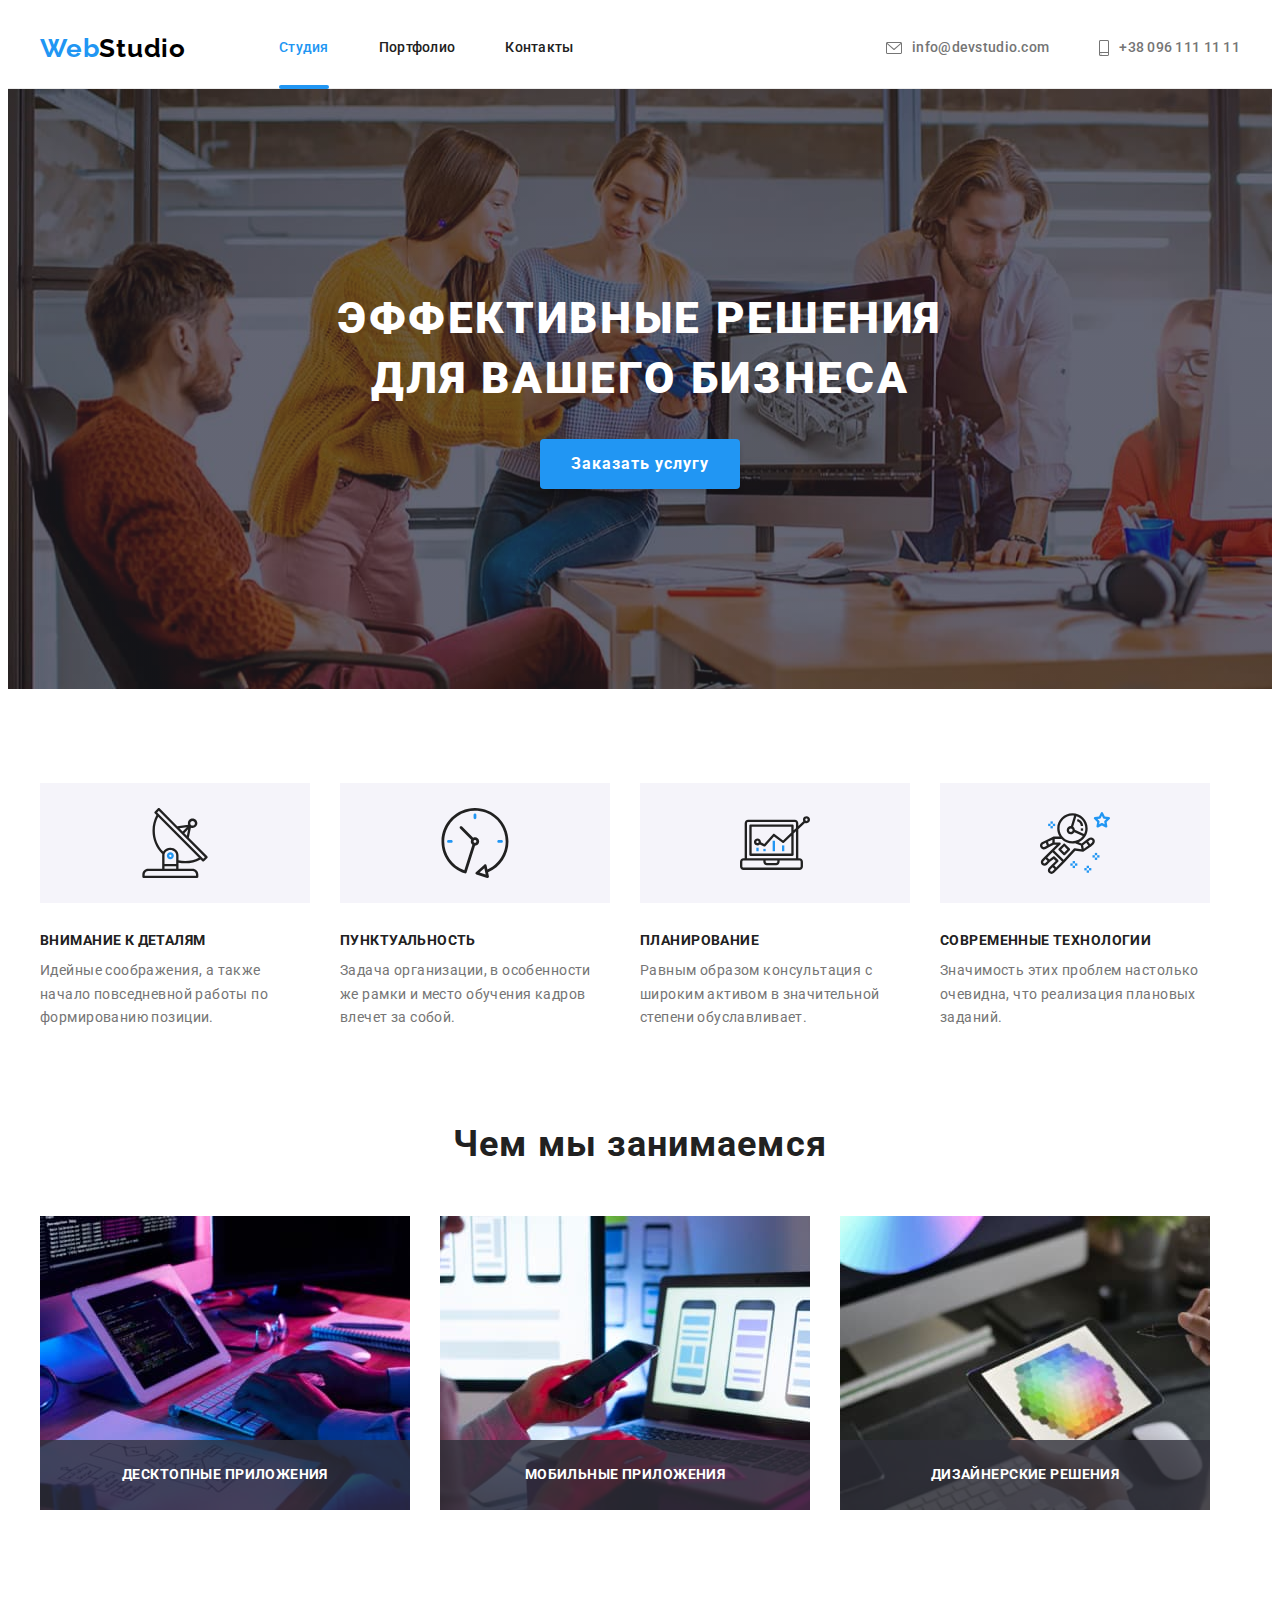
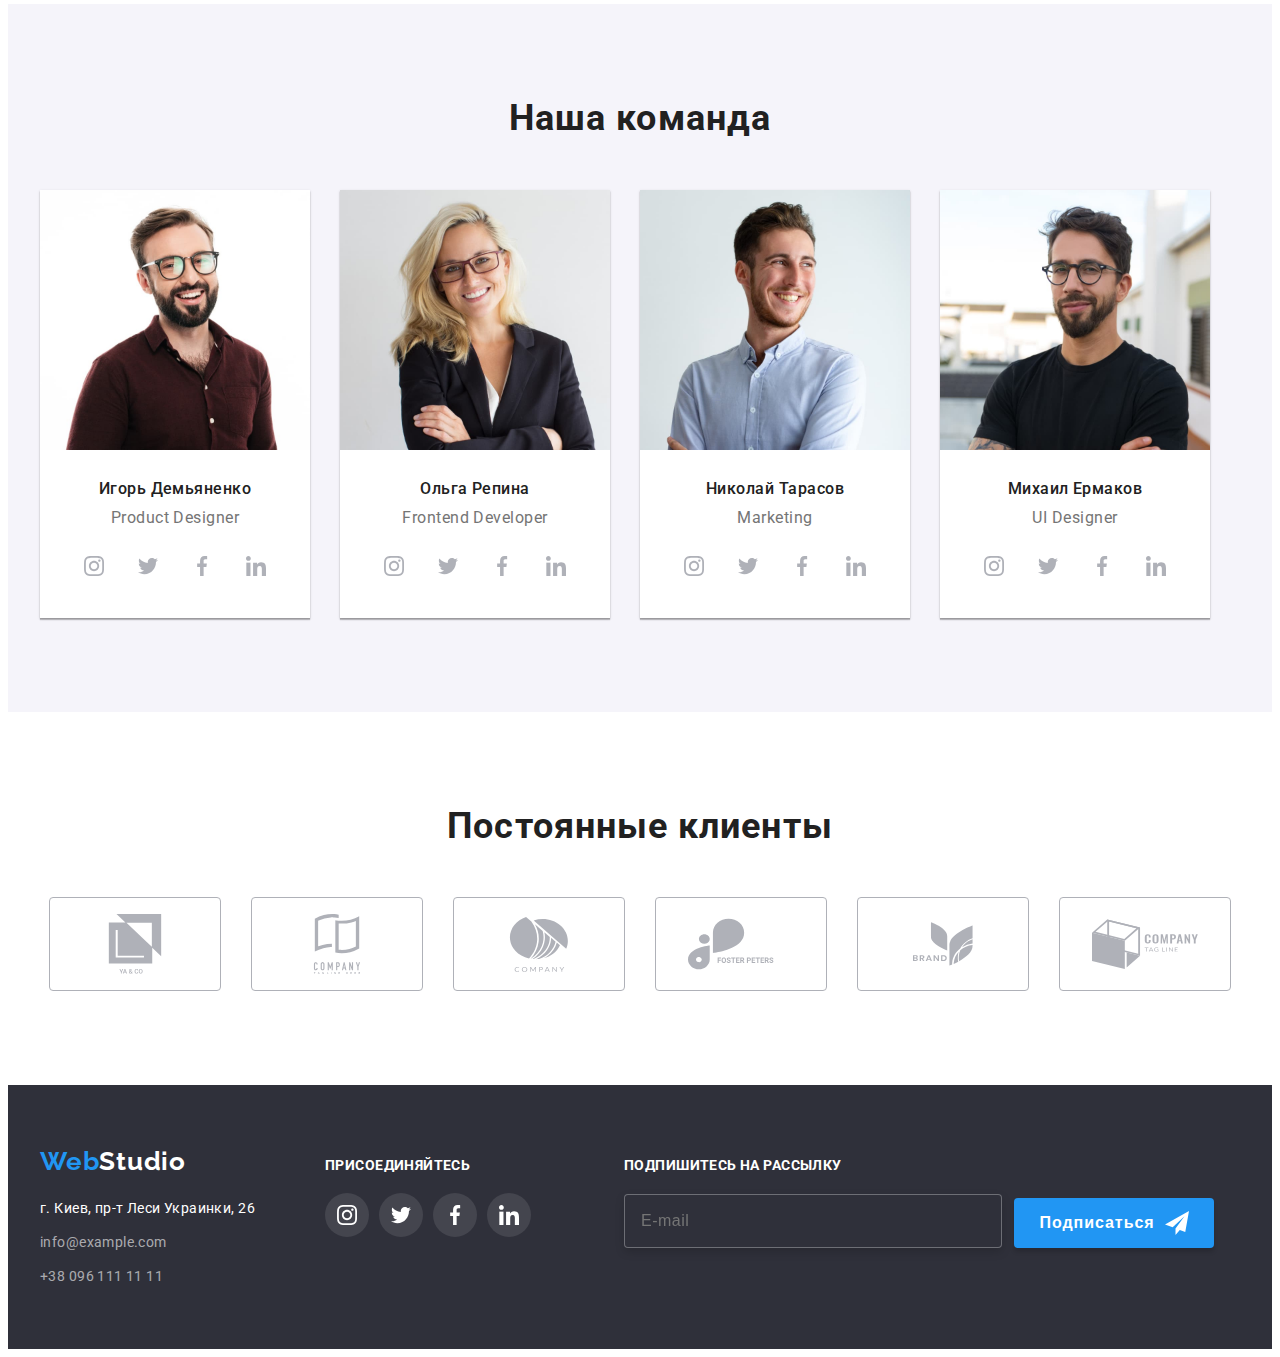
==== index.html @ 5f394757 "update" ====
<!DOCTYPE html>
<html lang="ru">
  <head>
    <meta charset="UTF-8" />
    <meta http-equiv="X-UA-Compatible" content="IE=edge" />
    <meta name="viewport" content="width=, initial-scale=1.0" />
    <link
      rel="stylesheet"
      href="https://cdnjs.cloudflare.com/ajax/libs/modern-normalize/1.1.0/modern-normalize.min.css"
      integrity="sha512-wpPYUAdjBVSE4KJnH1VR1HeZfpl1ub8YT/NKx4PuQ5NmX2tKuGu6U/JRp5y+Y8XG2tV+wKQpNHVUX03MfMFn9Q=="
      crossorigin="anonymous"
      referrerpolicy="no-referrer"
    />
    <link
      rel="stylesheet"
      href="https://cdnjs.cloudflare.com/ajax/libs/animate.css/4.1.1/animate.min.css"
    />
    <link rel="stylesheet" href="./css/styles.css" />
    <link rel="preconnect" href="https://fonts.googleapis.com" />
    <link rel="preconnect" href="https://fonts.gstatic.com" crossorigin />
    <link
      href="https://fonts.googleapis.com/css2?family=Raleway:wght@700&family=Roboto:wght@400;500;700;900&display=swap"
      rel="stylesheet"
    />
    <title>WebStudio</title>
  </head>
  <body>
    <header class="header">
      <div class="container header-flex">
        <a href="./index.html" class="header-logo"
          ><span class="header-logo-color">Web</span>Studio</a
        >
        <nav class="header-nav">
          <ul class="header-list">
            <li class="header-item">
              <a href="./index.html" class="header-link"
                ><span class="header-link-color">Студия</span></a
              >
            </li>
            <li class="header-item">
              <a href="./portfolio.html" class="header-link">Портфолио</a>
            </li>
            <li class="header-item">
              <a href="" class="header-link">Контакты</a>
            </li>
          </ul>
        </nav>
        <ul class="header-contact-list">
          <li class="header-contact-item">
            <a href="mailto:info@devstudio.com" class="header-contact-mail">
              <svg class="contact-item" width="16px" height="12px">
                <use href="./images/symbol-defs.svg#icon-envelope-hover"></use>
              </svg>
              info@devstudio.com</a
            >
          </li>
          <li class="header-contact-item">
            <a href="tel:+380961111111" class="header-contact-tel"
              ><svg class="contact-item" width="10px" height="16px">
                <use href="./images/symbol-defs.svg#icon-smartphone"></use>
              </svg>
              +38 096 111 11 11</a
            >
          </li>
        </ul>
      </div>
    </header>
    <main>
      <section class="hero">
        <div class="container hero-flex">
          <h1 class="hero-headline">Эффективные решения для вашего бизнеса</h1>
          <button type="button" class="hero-btn" data-modal-open>
            Заказать услугу
          </button>
        </div>
      </section>
      <section class="softskills">
        <div class="container">
          <ul class="softskills-list">
            <li class="softskills-item">
              <div class="softskills-img">
                <svg class="softskills-icon" width="70px" height="70px">
                  <use href="./images/symbol-defs.svg#icon-antenna"></use>
                </svg>
              </div>
              <h3 class="softskills-headline">Внимание к деталям</h3>
              <p class="softskills-text">
                Идейные соображения, а также начало повседневной работы по
                формированию позиции.
              </p>
            </li>
            <li class="softskills-item">
              <div class="softskills-img">
                <svg class="softskills-icon" width="70px" height="70px">
                  <use href="./images/symbol-defs.svg#icon-clock"></use>
                </svg>
              </div>
              <h3 class="softskills-headline">Пунктуальность</h3>
              <p class="softskills-text">
                Задача организации, в особенности же рамки и место обучения
                кадров влечет за собой.
              </p>
            </li>
            <li class="softskills-item">
              <div class="softskills-img">
                <svg class="softskills-icon" width="70px" height="70px">
                  <use href="./images/symbol-defs.svg#icon-diagram"></use>
                </svg>
              </div>
              <h3 class="softskills-headline">Планирование</h3>
              <p class="softskills-text">
                Равным образом консультация с широким активом в значительной
                степени обуславливает.
              </p>
            </li>
            <li class="softskills-item">
              <div class="softskills-img">
                <svg class="softskills-icon" width="70px" height="70px">
                  <use href="./images/symbol-defs.svg#icon-astronaut"></use>
                </svg>
              </div>
              <h3 class="softskills-headline">Современные технологии</h3>
              <p class="softskills-text">
                Значимость этих проблем настолько очевидна, что реализация
                плановых заданий.
              </p>
            </li>
          </ul>
        </div>
      </section>
      <section class="occupation">
        <div class="container">
          <h2 class="occupation-headline">Чем мы занимаемся</h2>
          <ul class="occupation-list">
            <li class="occupation-item">
              <img
                src="./images/what-we-do1.jpg"
                width="370"
                height="294"
                alt="Чем занимается компания"
              />
              <div class="occupation-text">
                <p>Десктопные приложения</p>
              </div>
            </li>
            <li class="occupation-item">
              <img
                src="./images/what-we-do2.jpg"
                width="370"
                height="294"
                alt="Чем занимается компания"
              />
              <div class="occupation-text">
                <p>Мобильные приложения</p>
              </div>
            </li>
            <li class="occupation-item">
              <img
                src="./images/what-we-do3.jpg"
                width="370"
                height="294"
                alt="Чем занимается компания"
              />
              <div class="occupation-text">
                <p>Дизайнерские решения</p>
              </div>
            </li>
          </ul>
        </div>
      </section>
      <section class="team">
        <div class="container">
          <h2 class="team-headline">Наша команда</h2>
          <ul class="team-list">
            <li class="team-item">
              <img
                src="./images/worker1.jpg"
                width="270"
                height="260"
                alt="Работник компании"
              />
              <div class="team-flex">
                <h3 class="team-name">Игорь Демьяненко</h3>
                <p class="team-text">Product Designer</p>
                <ul class="team-soc">
                  <li class="team-soc-item">
                    <a href="" class="team-soc-link">
                      <svg class="team-soc-icon" width="20px" height="20px">
                        <use
                          href="./images/symbol-defs.svg#icon-instagram"
                        ></use>
                      </svg>
                    </a>
                  </li>
                  <li class="team-soc-item">
                    <a href="" class="team-soc-link">
                      <svg class="team-soc-icon" width="20px" height="20px">
                        <use href="./images/symbol-defs.svg#icon-twitter"></use>
                      </svg>
                    </a>
                  </li>
                  <li class="team-soc-item">
                    <a href="" class="team-soc-link">
                      <svg class="team-soc-icon" width="20px" height="20px">
                        <use
                          href="./images/symbol-defs.svg#icon-facebook"
                        ></use>
                      </svg>
                    </a>
                  </li>
                  <li class="team-soc-item">
                    <a href="" class="team-soc-link">
                      <svg class="team-soc-icon" width="20px" height="20px">
                        <use
                          href="./images/symbol-defs.svg#icon-linkedin"
                        ></use>
                      </svg>
                    </a>
                  </li>
                </ul>
              </div>
            </li>
            <li class="team-item">
              <img
                src="./images/worker2.jpg"
                width="270"
                height="260"
                alt="Работник компании"
              />
              <div class="team-flex">
                <h3 class="team-name">Ольга Репина</h3>
                <p class="team-text">Frontend Developer</p>
                <ul class="team-soc">
                  <li class="team-soc-item">
                    <a href="" class="team-soc-link">
                      <svg class="team-soc-icon" width="20px" height="20px">
                        <use
                          href="./images/symbol-defs.svg#icon-instagram"
                        ></use>
                      </svg>
                    </a>
                  </li>
                  <li class="team-soc-item">
                    <a href="" class="team-soc-link">
                      <svg class="team-soc-icon" width="20px" height="20px">
                        <use href="./images/symbol-defs.svg#icon-twitter"></use>
                      </svg>
                    </a>
                  </li>
                  <li class="team-soc-item">
                    <a href="" class="team-soc-link">
                      <svg class="team-soc-icon" width="20px" height="20px">
                        <use
                          href="./images/symbol-defs.svg#icon-facebook"
                        ></use>
                      </svg>
                    </a>
                  </li>
                  <li class="team-soc-item">
                    <a href="" class="team-soc-link">
                      <svg class="team-soc-icon" width="20px" height="20px">
                        <use
                          href="./images/symbol-defs.svg#icon-linkedin"
                        ></use>
                      </svg>
                    </a>
                  </li>
                </ul>
              </div>
            </li>
            <li class="team-item">
              <img
                src="./images/worker3.jpg"
                width="270"
                height="260"
                alt="Работник компании"
              />
              <div class="team-flex">
                <h3 class="team-name">Николай Тарасов</h3>
                <p class="team-text">Marketing</p>
                <ul class="team-soc">
                  <li class="team-soc-item">
                    <a href="" class="team-soc-link">
                      <svg class="team-soc-icon" width="20px" height="20px">
                        <use
                          href="./images/symbol-defs.svg#icon-instagram"
                        ></use>
                      </svg>
                    </a>
                  </li>
                  <li class="team-soc-item">
                    <a href="" class="team-soc-link">
                      <svg class="team-soc-icon" width="20px" height="20px">
                        <use href="./images/symbol-defs.svg#icon-twitter"></use>
                      </svg>
                    </a>
                  </li>
                  <li class="team-soc-item">
                    <a href="" class="team-soc-link">
                      <svg class="team-soc-icon" width="20px" height="20px">
                        <use
                          href="./images/symbol-defs.svg#icon-facebook"
                        ></use>
                      </svg>
                    </a>
                  </li>
                  <li class="team-soc-item">
                    <a href="" class="team-soc-link">
                      <svg class="team-soc-icon" width="20px" height="20px">
                        <use
                          href="./images/symbol-defs.svg#icon-linkedin"
                        ></use>
                      </svg>
                    </a>
                  </li>
                </ul>
              </div>
            </li>
            <li class="team-item">
              <img
                src="./images/worker4.jpg"
                width="270"
                height="260"
                alt="Работник компании"
              />
              <div class="team-flex">
                <h3 class="team-name">Михаил Ермаков</h3>
                <p class="team-text">UI Designer</p>
                <ul class="team-soc">
                  <li class="team-soc-item">
                    <a href="" class="team-soc-link">
                      <svg class="team-soc-icon" width="20px" height="20px">
                        <use
                          href="./images/symbol-defs.svg#icon-instagram"
                        ></use>
                      </svg>
                    </a>
                  </li>
                  <li class="team-soc-item">
                    <a href="" class="team-soc-link">
                      <svg class="team-soc-icon" width="20px" height="20px">
                        <use href="./images/symbol-defs.svg#icon-twitter"></use>
                      </svg>
                    </a>
                  </li>
                  <li class="team-soc-item">
                    <a href="" class="team-soc-link">
                      <svg class="team-soc-icon" width="20px" height="20px">
                        <use
                          href="./images/symbol-defs.svg#icon-facebook"
                        ></use>
                      </svg>
                    </a>
                  </li>
                  <li class="team-soc-item">
                    <a href="" class="team-soc-link">
                      <svg class="team-soc-icon" width="20px" height="20px">
                        <use
                          href="./images/symbol-defs.svg#icon-linkedin"
                        ></use>
                      </svg>
                    </a>
                  </li>
                </ul>
              </div>
            </li>
          </ul>
        </div>
      </section>
      <section class="clients">
        <div class="container">
          <h2 class="clients-headline">Постоянные клиенты</h2>
          <ul class="client-list">
            <li class="client-item">
              <a href="" class="client-link">
                <svg class="client-icon" width="106px" height="60px">
                  <use href="./images/symbol-defs.svg#icon-group-one"></use>
                </svg>
              </a>
            </li>
            <li class="client-item">
              <a href="" class="client-link">
                <svg class="client-icon" width="106px" height="60px">
                  <use href="./images/symbol-defs.svg#icon-group-two"></use>
                </svg>
              </a>
            </li>
            <li class="client-item">
              <a href="" class="client-link">
                <svg class="client-icon" width="106px" height="60px">
                  <use href="./images/symbol-defs.svg#icon-group-three"></use>
                </svg>
              </a>
            </li>
            <li class="client-item">
              <a href="" class="client-link">
                <svg class="client-icon" width="106px" height="60px">
                  <use href="./images/symbol-defs.svg#icon-group-four"></use>
                </svg>
              </a>
            </li>
            <li class="client-item">
              <a href="" class="client-link">
                <svg class="client-icon" width="106px" height="60px">
                  <use href="./images/symbol-defs.svg#icon-group-five"></use>
                </svg>
              </a>
            </li>
            <li class="client-item">
              <a href="" class="client-link">
                <svg class="client-icon" width="106px" height="60px">
                  <use href="./images/symbol-defs.svg#icon-group-six"></use>
                </svg>
              </a>
            </li>
          </ul>
        </div>
      </section>
    </main>
    <footer class="footer">
      <div class="container footer-flex">
        <div class="address-flex">
          <a href="./index.html" class="footer-logo"
            ><span class="header-logo-color">Web</span>Studio</a
          >
          <address class="address">
            <ul class="footer-list">
              <li class="footer-item">
                <a
                  href="https://bit.ly/3pXMvUd"
                  target="_blank"
                  rel="noopener noreferrer"
                  class="map-link"
                  >г. Киев, пр-т Леси Украинки, 26</a
                >
              </li>
              <li class="footer-item">
                <a href="mailto:info@example.com" class="footer-contact-mail"
                  >info@example.com</a
                >
              </li>
              <li class="footer-item">
                <a href="tel:+380961111111" class="footer-contact-tel"
                  >+38 096 111 11 11</a
                >
              </li>
            </ul>
          </address>
        </div>
        <div class="social">
          <h3 class="social-headline">присоединяйтесь</h3>

          <ul class="social-soc">
            <li class="team-soc-item">
              <a href="" class="social-soc-link">
                <svg class="social-soc-icon" width="20px" height="20px">
                  <use href="./images/symbol-defs.svg#icon-instagram"></use>
                </svg>
              </a>
            </li>
            <li class="team-soc-item">
              <a href="" class="social-soc-link">
                <svg class="social-soc-icon" width="20px" height="20px">
                  <use href="./images/symbol-defs.svg#icon-twitter"></use>
                </svg>
              </a>
            </li>
            <li class="team-soc-item">
              <a href="" class="social-soc-link">
                <svg class="social-soc-icon" width="20px" height="20px">
                  <use href="./images/symbol-defs.svg#icon-facebook"></use>
                </svg>
              </a>
            </li>
            <li class="team-soc-item">
              <a href="" class="social-soc-link">
                <svg class="social-soc-icon" width="20px" height="20px">
                  <use href="./images/symbol-defs.svg#icon-linkedin"></use>
                </svg>
              </a>
            </li>
          </ul>
        </div>
        <div class="subscribe">
          <form class="subscribe-form">
            <label for="mail-sub" class="subscribe-label"
              ><span class="label-text">Подпишитесь на рассылку</span>
              <input
                type="email"
                name="email"
                class="subscribe-input"
                id="mail-sub"
                placeholder="E-mail"
              />
            </label>
            <button type="submit" class="subscribe-button">
              Подписаться
              <svg class="subscribe-button-icon" width="24px" height="24px">
                <use href="./images/symbol-defs.svg#telegram"></use>
              </svg>
            </button>
          </form>
        </div>
      </div>
    </footer>
    <div class="backdrop is-hidden" data-modal>
      <div class="modal">
        <button type="button" class="button-close" data-modal-close>
          <svg class="modal-close" width="18px" height="18px">
            <use href="./images/symbol-defs.svg#modal-close"></use>
          </svg>
        </button>
        <p class="modal-title">Оставьте свои данные, мы вам перезвоним</p>
        <form class="modal-form">
          <label for="modal-name" class="modal-label">
            <span class="modal-label-text">Имя</span>
            <input
              type="text"
              name="name"
              id="modal-name"
              class="modal-input"
            />
            <svg class="modal-name-icon" width="18px" height="18px">
              <use href="./images/symbol-defs.svg#modal-name-icon"></use>
            </svg>
          </label>

          <label for="modal-tel" class="modal-label">
            <span class="modal-label-text">Телефон</span>
            <input type="tel" name="tel" id="modal-tel" class="modal-input" />
            <svg class="modal-tel-icon" width="18px" height="18px">
              <use href="./images/symbol-defs.svg#modal-tel-icon"></use>
            </svg>
          </label>

          <label for="modal-email" class="modal-label">
            <span class="modal-label-text">Почта</span>
            <input
              type="email"
              name="email"
              id="modal-email"
              class="modal-input"
            />
            <svg class="modal-mail-icon" width="18px" height="18px">
              <use href="./images/symbol-defs.svg#modal-mail-icon"></use>
            </svg>
          </label>
          <label for="modal-comment" class="modal-label">
            <span class="modal-label-text">Комментарий</span>
            <textarea
              name="comment"
              id="modal-comment"
              class="textarea"
              placeholder="Введите текст"
            ></textarea>
          </label>

          <input
            type="checkbox"
            name="checkbox"
            id="checkbox"
            class="checkbox-item visually-hidden"
            value="true"
          />

          <label for="checkbox" class="checkbox-flex">
            <span>
              <svg width="17px" height="17px" class="checkbox-icon">
                <use href="./images/symbol-defs.svg#check-icon"></use>
              </svg>
            </span>

            Соглашаюсь с рассылкой и принимаю
            <a href="" class="checkbox-link">Условия договора</a>
          </label>
          <div class="modal-button-flex">
            <button type="submit" class="modal-button">Отправить</button>
          </div>
        </form>
      </div>
    </div>
    <script src="./js/modal.js"></script>
  </body>
</html>
---- css/styles.css ----
body {
  font-family: "Roboto", sans-serif;
  color: #212121;
}

.container {
  width: 1200px;
  margin-left: auto;
  margin-right: auto;
  padding-left: 15px;
  padding-right: 15px;
}

/* Змінні */
:root {
  --first-text-color: #2196f3;
  --second-text-color: #757575;
  --third-text-color: #ffffff;
  --first-background-color: #2f303a;
  --second-background-color: #f5f4fa;
  --first-button-color: #2196f3;
  --second-button-color: #f5f4fa;
}

.visually-hidden {
  position: absolute;
  white-space: nowrap;
  width: 1px;
  height: 1px;
  overflow: hidden;
  border: 0;
  padding: 0;
  clip: rect(0 0 0 0);
  clip-path: inset(50%);
  margin: -1px;
}

p,
h1,
h2,
h3,
h4,
h5,
h6 {
  margin: 0;
}

img {
  display: block;
  max-width: 100%;
  height: auto;
}

ul {
  margin: 0;
  padding-left: 0;
}

/* Header */
.header {
  display: flex;
  border-bottom: 1px solid #ececec;
}
section {
  padding-top: 94px;
  padding-bottom: 94px;
}
.header-logo {
  font-family: "Raleway";
  font-style: normal;
  font-weight: 700;
  font-size: 26px;
  line-height: 1.19;
  color: black;
  letter-spacing: 0.03em;
  margin-right: 93px;
}
.header-logo-color {
  color: var(--first-text-color);
}

.header-flex {
  display: flex;
  align-items: center;
}
.header-nav {
}
.header-list {
  display: flex;
  column-gap: 50px;
}
.header-item {
}
.header-link {
  display: block;
  color: #212121;
  font-style: normal;
  font-weight: 500;
  font-size: 14px;
  line-height: 1.14;
  letter-spacing: 0.02em;
  padding-top: 32px;
  padding-bottom: 32px;
  position: relative;
  transition: color 250ms cubic-bezier(0.4, 0, 0.2, 1);
}
.header-link:hover,
.header-link:focus {
  color: var(--first-text-color);
}

.header-link-color {
  color: var(--first-text-color);
}
.header-link-color::after {
  color: var(--first-text-color);
  content: "";
  position: absolute;
  background: #2196f3;
  left: 0;
  bottom: -1px;
  width: 100%;
  height: 4px;
  border-radius: 2px;
}
.header-contact-list {
  display: flex;
  margin-left: auto;
  align-items: center;
}
.header-contact-item {
  margin-right: 50px;
}
.header-contact-item:last-child {
  margin-right: 0;
}
.header-contact-mail {
  color: var(--second-text-color);
  font-style: normal;
  font-weight: 500;
  font-size: 14px;
  line-height: 1.14;
  letter-spacing: 0.02em;
  padding-top: 32px;
  padding-bottom: 32px;
  display: flex;
  align-items: center;
  transition: color 250ms cubic-bezier(0.4, 0, 0.2, 1);
}
.header-contact-mail:hover,
.header-contact-mail:focus {
  color: var(--first-text-color);
}
.contact-item {
  margin-right: 10px;
  fill: currentColor;
  padding: 0;
}
.header-contact-tel {
  color: var(--second-text-color);
  font-style: normal;
  font-weight: 500;
  font-size: 14px;
  line-height: 1.14;
  letter-spacing: 0.02em;
  padding-top: 32px;
  padding-bottom: 32px;
  display: flex;
  align-items: center;
  transition: color 250ms cubic-bezier(0.4, 0, 0.2, 1);
}
.header-contact-tel:hover,
.header-contact-tel:focus {
  color: var(--first-text-color);
}
/* Hero */
.hero {
  background-image: linear-gradient(
      rgba(47, 48, 58, 0.4),
      rgba(47, 48, 58, 0.4)
    ),
    url(../images/hero-background.jpg);
  background-repeat: no-repeat;
  max-width: 1600px;
  padding-top: 200px;
  padding-bottom: 200px;
  margin: auto;
}
.hero-flex {
  text-align: center;
}
.hero-headline {
  width: 696px;
  text-transform: uppercase;
  color: var(--third-text-color);
  font-weight: 900;
  font-size: 44px;
  line-height: 1.36;
  letter-spacing: 0.06em;
  margin: auto;
  margin-bottom: 30px;
}
.hero-btn {
  width: 200px;
  height: 50px;
  box-shadow: 0px 4px 4px rgba(0, 0, 0, 0.15);
  background-color: var(--first-button-color);
  border: 0;
  border-radius: 4px;
  cursor: pointer;
  color: var(--third-text-color);
  font-family: "Roboto";
  font-style: normal;
  font-weight: 700;
  font-size: 16px;
  line-height: 1.87;
  letter-spacing: 0.06em;
  transition: background-color 250ms cubic-bezier(0.4, 0, 0.2, 1);
}

.hero-btn:hover {
  background-color: #188ce8;
}
/* Softskills */
.softskills {
  padding-bottom: 0;
}
.softskills-list {
  display: flex;
  column-gap: 30px;
}
.softskills-item {
  width: 270px;
}
.softskills-headline {
  text-transform: uppercase;
  font-weight: 700;
  font-size: 14px;
  line-height: 1.14;
  letter-spacing: 0.03em;
  margin-bottom: 10px;
}
.softskills-text {
  color: var(--second-text-color);
  font-size: 14px;
  line-height: 1.71;
  letter-spacing: 0.03em;
}
.softskills-img {
  width: 270px;
  height: 120px;
  background-color: #f5f4fa;
  margin-bottom: 30px;
  display: flex;
  align-items: center;
  justify-content: center;
}
/* Occupation */
.occupation {
}
.occupation-list {
  position: relative;
}
.occupation-headline {
  font-weight: 700;
  font-size: 36px;
  line-height: 1.16;
  letter-spacing: 0.03em;
  margin-bottom: 50px;
  text-align: center;
}
.occupation-list {
  display: flex;
  column-gap: 30px;
}
.occupation-item {
}
/* Team */
.team {
  background-color: var(--second-background-color);
}
.team-flex {
  background-color: #fff;
  padding-top: 30px;
  padding-bottom: 30px;
}
.team-soc {
  display: flex;
  justify-content: center;
  gap: 10px;
  background-color: #fff;
}
.team-soc-link {
  width: 44px;
  height: 44px;
  background-color: #fff;
  border-radius: 50%;
  display: flex;
  align-items: center;
  justify-content: center;
  color: #afb1b8;
  transition: background-color 250ms cubic-bezier(0.4, 0, 0.2, 1),
    color 250ms cubic-bezier(0.4, 0, 0.2, 1);
}
.team-soc-link:hover,
.team-soc-link:focus {
  background-color: #2196f3;
  color: #fff;
}
.team-soc-icon {
  fill: currentColor;
}
.team-headline {
  font-weight: 700;
  font-size: 36px;
  line-height: 1.16;
  letter-spacing: 0.03em;
  margin-bottom: 50px;
  text-align: center;
}
.team-list {
  display: flex;
  column-gap: 30px;
}
.team-item {
  box-shadow: 0px 1px 3px rgba(0, 0, 0, 0.12), 0px 1px 1px rgba(0, 0, 0, 0.14),
    0px 2px 1px rgba(0, 0, 0, 0.2);
  text-align: center;
}
.team-name {
  font-weight: 500;
  font-size: 16px;
  line-height: 1.18;
  letter-spacing: 0.03em;
  margin-bottom: 10px;
}
.team-text {
  color: var(--second-text-color);
  font-size: 16px;
  line-height: 1.18;
  letter-spacing: 0.03em;
  margin-bottom: 16px;
}
/* Footer */
.footer {
  background-color: var(--first-background-color);
  padding-top: 60px;
  padding-bottom: 60px;
}
.footer-flex {
  display: flex;
  align-items: baseline;
}
.address-flex {
  margin-right: 70px;
}
.footer-logo {
  color: var(--third-text-color);
  font-family: "Raleway";
  font-style: normal;
  font-weight: 700;
  font-size: 26px;
  line-height: 1.19;
  letter-spacing: 0.03em;
}
.address {
  margin-top: 20px;
}
.footer-list {
}
.footer-item {
  margin-bottom: 10px;
}
.footer-item:last-child {
  margin-bottom: 0px;
}
.map-link {
  color: var(--third-text-color);
  font-style: normal;
  font-size: 14px;
  line-height: 1.71;
  letter-spacing: 0.03em;
  transition: color 250ms cubic-bezier(0.4, 0, 0.2, 1);
}
.map-link:hover,
.map-link:focus {
  color: var(--first-text-color);
}
.footer-contact-mail {
  color: rgba(255, 255, 255, 0.6);
  font-style: normal;
  font-size: 14px;
  line-height: 1.71;
  letter-spacing: 0.03em;
  transition: color 250ms cubic-bezier(0.4, 0, 0.2, 1);
}
.footer-contact-mail:hover,
.footer-contact-mail:focus {
  color: var(--first-text-color);
}
.footer-contact-tel {
  color: rgba(255, 255, 255, 0.6);
  font-style: normal;
  font-size: 14px;
  line-height: 1.71;
  letter-spacing: 0.03em;
  transition: color 250ms cubic-bezier(0.4, 0, 0.2, 1);
}
.footer-contact-tel:hover,
.footer-contact-tel:focus {
  color: var(--first-text-color);
}
/* Portfolio */
.portfolio {
}
.portfolio-flex {
}
.portfolio-nav-list {
  display: flex;
  column-gap: 8px;
  margin: auto;
  margin-bottom: 50px;
}
.portfolio-flex {
  justify-content: center;
}
.portfolio-nav-item {
  font-weight: 500;
  font-size: 16px;
  line-height: 1.62;
  letter-spacing: 0.03em;
}
.portfolio-nav-item:hover,
.portfolio-nav-item:focus {
}
.portfolio-nav-btn {
  background: var(--second-button-color);
  border: 0;
  border-radius: 4px;
  font-family: inherit;
  font-style: normal;

  padding: 6px 22px;
  transition: background-color 250ms cubic-bezier(0.4, 0, 0.2, 1),
    color 250ms cubic-bezier(0.4, 0, 0.2, 1),
    box-shadow 250ms cubic-bezier(0.4, 0, 0.2, 1);
}
.portfolio-nav-btn:hover {
  background: var(--first-button-color);
  color: #ffffff;
  cursor: pointer;
  box-shadow: 0px 3px 1px rgba(0, 0, 0, 0.1), 0px 1px 2px rgba(0, 0, 0, 0.08),
    0px 2px 2px rgba(0, 0, 0, 0.12);
}
.project-list {
  display: flex;
  flex-wrap: wrap;
  justify-content: center;
  gap: 30px;
}
.project-flex {
  border-left: 1px solid #eeeeee;
  border-right: 1px solid #eeeeee;
  border-bottom: 1px solid #eeeeee;
  padding: 20px 24px;
}
.project-item {
  width: 370px;
}

.project-link {
  display: block;
  transition: box-shadow 250ms cubic-bezier(0.4, 0, 0.2, 1);
}
.portfolio-img {
  position: relative;
  overflow: hidden;
}

.portfolio-text {
  position: absolute;
  display: block;
  top: 0;
  left: 0;
  width: 100%;
  height: 100%;
  padding: 63px 24px;
  font-style: normal;
  font-weight: 400;
  font-size: 18px;
  line-height: 1.56;
  letter-spacing: 0.03em;
  transform: translateY(101%);
  transition: transform 250ms cubic-bezier(0.4, 0, 0.2, 1);
  color: #fff;
  background-color: rgba(33, 150, 243, 0.9);
}

.project-link:hover,
.project-link:focus {
  box-shadow: 0px 1px 1px rgba(0, 0, 0, 0.12), 0px 4px 4px rgba(0, 0, 0, 0.06),
    1px 4px 6px rgba(0, 0, 0, 0.16);
}
.project-link:hover .portfolio-text,
.project-link:focus .portfolio-text {
  transform: translateY(0);
}

.portfolio-img {
}
.project-headline {
  color: #212121;
  font-style: normal;
  font-weight: 700;
  font-size: 18px;
  line-height: 2;
  letter-spacing: 0.06em;
  margin-bottom: 4px;
}
.project-text {
  color: var(--second-text-color);
  font-size: 16px;
  line-height: 1.88;
  letter-spacing: 0.03em;
}

.clients {
}
.client-list {
  display: flex;
  justify-content: center;
  gap: 30px;
}

.clients-headline {
  font-weight: 700;
  font-size: 36px;
  line-height: 1.16;
  text-align: center;
  letter-spacing: 0.03em;
  margin-bottom: 50px;
}
.client-item {
}
.client-item:hover,
.client-item:focus {
}
.client-link {
  color: #afb1b8;
  display: flex;
  align-items: center;
  justify-content: center;
  width: 170px;
  height: 92px;
  border: 1px solid #afb1b8;
  border-radius: 4px;
  transition: color 250ms cubic-bezier(0.4, 0, 0.2, 1),
    border 250ms cubic-bezier(0.4, 0, 0.2, 1);
}
.client-link:hover,
.client-link:focus {
  color: #2196f3;
  border: 1px solid #2196f3;
}
.client-icon {
  fill: currentColor;
}

.social {
  padding-top: 12px;
  padding-bottom: 0px;
  margin-right: 93px;
}
.social-headline {
  font-weight: 700;
  font-size: 14px;
  line-height: 16px;
  letter-spacing: 0.03em;
  text-transform: uppercase;
  color: var(--third-text-color);
  margin-bottom: 20px;
}
.social-soc {
  display: flex;
  justify-content: center;
  gap: 10px;
  background-color: #2f303a;
}
.social-soc-link {
  width: 44px;
  height: 44px;
  background-color: rgba(255, 255, 255, 0.1);
  border-radius: 50%;
  display: flex;
  align-items: center;
  justify-content: center;
  color: #fff;
  transition: background-color 250ms cubic-bezier(0.4, 0, 0.2, 1),
    color 250ms cubic-bezier(0.4, 0, 0.2, 1);
}
.social-soc-link:hover,
.social-soc-link:focus {
  background-color: #2196f3;
  color: #fff;
}
.social-soc-icon {
  fill: currentColor;
}
.header-item,
.header-contact-item,
.softskills-item,
.occupation-item,
.team-item,
.footer-item,
.portfolio-nav-item,
.project-item,
.team-soc-item,
.client-item {
  list-style-type: none;
}

.header-link,
.header-contact-mail,
.header-contact-tel,
.header-logo,
.footer-logo,
.map-link,
.contact-icon-link,
.footer-contact-mail,
.footer-contact-tel,
.project-link {
  text-decoration: none;
}

.occupation-text {
  background: rgba(47, 48, 58, 0.8);
  position: absolute;
  width: 370px;
  height: 70px;
  bottom: 0;
  display: flex;
  align-items: center;
  justify-content: center;
  color: #fff;
  font-weight: 700;
  font-size: 14px;
  line-height: 1.14;
  text-align: center;
  letter-spacing: 0.03em;
  text-transform: uppercase;
}
.backdrop {
  position: fixed;
  top: 0;
  width: 100%;
  height: 100%;
  background: rgba(0, 0, 0, 0.2);
  transition: opacity 300ms cubic-bezier(0.4, 0, 0.2, 1),
    visibility 300ms cubic-bezier(0.4, 0, 0.2, 1);
}

.backdrop.is-hidden .modal {
  transform: translate(-50%, -50%) scale(0);
}

.button-close {
  width: 30px;
  height: 30px;
  position: absolute;
  top: 8px;
  right: 8px;
  display: flex;
  align-items: center;
  justify-content: center;
  border-radius: 50%;
  background: #ffffff;
  border: 1px solid rgba(0, 0, 0, 0.1);
  cursor: pointer;
  color: #212121;
  transition: color 250ms cubic-bezier(0.4, 0, 0.2, 1);
}
.button-close:hover,
.button-close:focus {
  color: #2196f3;
}
.modal-close {
  fill: currentColor;
}

.modal {
  width: 528px;
  min-height: 581px;
  background-color: #ffffff;
  border-radius: 5px;
  position: absolute;
  top: 50%;
  left: 50%;
  transform: translate(-50%, -50%) scale(1);
  transition: transform 300ms cubic-bezier(0.4, 0, 0.2, 1);
  padding: 40px;
}
.modal-form {
  position: relative;
}
.modal-title {
  font-weight: 700;
  font-size: 20px;
  line-height: 1.15;
  text-align: center;
  letter-spacing: 0.03em;
  text-align: center;
  color: #212121;
  margin-bottom: 12px;
}
.modal-label-text {
  display: block;
  margin-bottom: 4px;
  font-weight: 400;
  font-size: 12px;
  line-height: 1.16;
  letter-spacing: 0.01em;
  color: #757575;
}
.modal-input {
  display: block;
  width: 100%;
  height: 40px;
  margin-bottom: 10px;
  border: 1px solid rgba(33, 33, 33, 0.2);
  border-radius: 4px;
  outline: none;
  padding-left: 42px;
  transition: border 250ms cubic-bezier(0.4, 0, 0.2, 1);
}
.modal-name-icon {
  position: absolute;
  top: 29px;
  left: 12px;
  fill: #212121;
  transition: fill 250ms cubic-bezier(0.4, 0, 0.2, 1);
}
.modal-tel-icon {
  position: absolute;
  top: 97px;
  left: 12px;
  fill: #212121;
  transition: fill 250ms cubic-bezier(0.4, 0, 0.2, 1);
}
.modal-mail-icon {
  position: absolute;
  top: 165px;
  left: 12px;
  fill: #212121;
  transition: fill 250ms cubic-bezier(0.4, 0, 0.2, 1);
}
.modal-input:focus {
  border: 1px solid #2196f3;
}
.modal-input:focus + .modal-name-icon {
  fill: #2196f3;
}
.modal-input:focus + .modal-tel-icon {
  fill: #2196f3;
}
.modal-input:focus + .modal-mail-icon {
  fill: #2196f3;
}
.textarea {
  width: 100%;
  height: 120px;
  border: 1px solid rgba(33, 33, 33, 0.2);
  border-radius: 4px;
  padding: 12px 16px;
  resize: none;
  outline: none;
  margin-bottom: 20px;
  transition: border 250ms cubic-bezier(0.4, 0, 0.2, 1);
}

.textarea:focus {
  border: 1px solid #2196f3;
}

.checkbox-flex {
  display: flex;
  align-items: center;
  justify-content: center;
  font-weight: 400;
  font-size: 14px;
  line-height: 1.71;
  letter-spacing: 0.03em;
  color: #757575;
}
.checkbox-item {
  width: 16px;
  height: 15px;
  margin-right: 7px;
}

.checkbox-link {
  font-weight: 400;
  font-size: 14px;
  line-height: 1.71;
  letter-spacing: 0.03em;
  text-decoration-line: underline;
  color: #2196f3;
  padding-left: 4px;
}
.checkbox-flex span {
  width: 16px;
  height: 15px;
  border: 2px solid #303030;
  border-radius: 2px;
  margin-right: 7px;
  display: flex;
  justify-content: center;
  align-items: center;
  transition: border 250ms cubic-bezier(0.4, 0, 0.2, 1);
}
.checkbox-item:focus + .checkbox-flex span {
  border: 2px solid #2196f3;
}
.checkbox-item:checked + .checkbox-flex span .checkbox-icon {
  visibility: visible;
}
.checkbox-icon {
  position: absolute;
  visibility: hidden;
  left: 12px;
  transition: visibility 250ms cubic-bezier(0.4, 0, 0.2, 1);
}

.is-hidden {
  opacity: 0;
  visibility: hidden;
  pointer-events: none;
}

.modal-button-flex {
  text-align: center;
}
.modal-button {
  width: 200px;
  height: 50px;
  margin: auto;
  background: #2196f3;
  box-shadow: 0px 4px 4px rgba(0, 0, 0, 0.15);
  border-radius: 4px;
  border: none;
  margin-top: 30px;
  font-weight: 700;
  font-size: 16px;
  line-height: 1.88;

  letter-spacing: 0.06em;

  color: #ffffff;
  transition: background-color 250ms cubic-bezier(0.4, 0, 0.2, 1);
}
.modal-button:hover,
.modal-button:focus {
  background-color: #188ce8;
}

.subscribe {
}

.subscribe-input {
  display: block;
  width: 358px;
  height: 50px;
  border: 1px solid rgba(255, 255, 255, 0.3);
  filter: drop-shadow(0px 4px 4px rgba(0, 0, 0, 0.15));
  border-radius: 4px;
  background-color: var(--first-background-color);
  display: block;
  padding-left: 16px;
  font-weight: 400;
  font-size: 16px;
  line-height: 1.25;
  letter-spacing: 0.03em;
  outline: none;

  color: rgba(255, 255, 255, 0.6);
}
.label-text {
  font-style: normal;
  font-weight: 700;
  font-size: 14px;
  line-height: 1.14;
  letter-spacing: 0.03em;
  text-transform: uppercase;
  margin-bottom: 20px;
  display: block;

  color: #ffffff;
}

.subscribe-button {
  width: 200px;
  height: 50px;
  background: #2196f3;
  box-shadow: 0px 4px 4px rgba(0, 0, 0, 0.15);
  border-radius: 4px;
  border: none;
  color: var(--third-text-color);
  font-weight: 700;
  font-size: 16px;
  line-height: 1.88;
  display: flex;
  align-items: center;
  justify-content: center;
  cursor: pointer;
  letter-spacing: 0.06em;
}

.subscribe-form {
  display: flex;
  align-items: flex-end;
}

.subscribe-label {
  margin-right: 12px;
}
.subscribe-button-icon {
  margin-left: 10px;
}
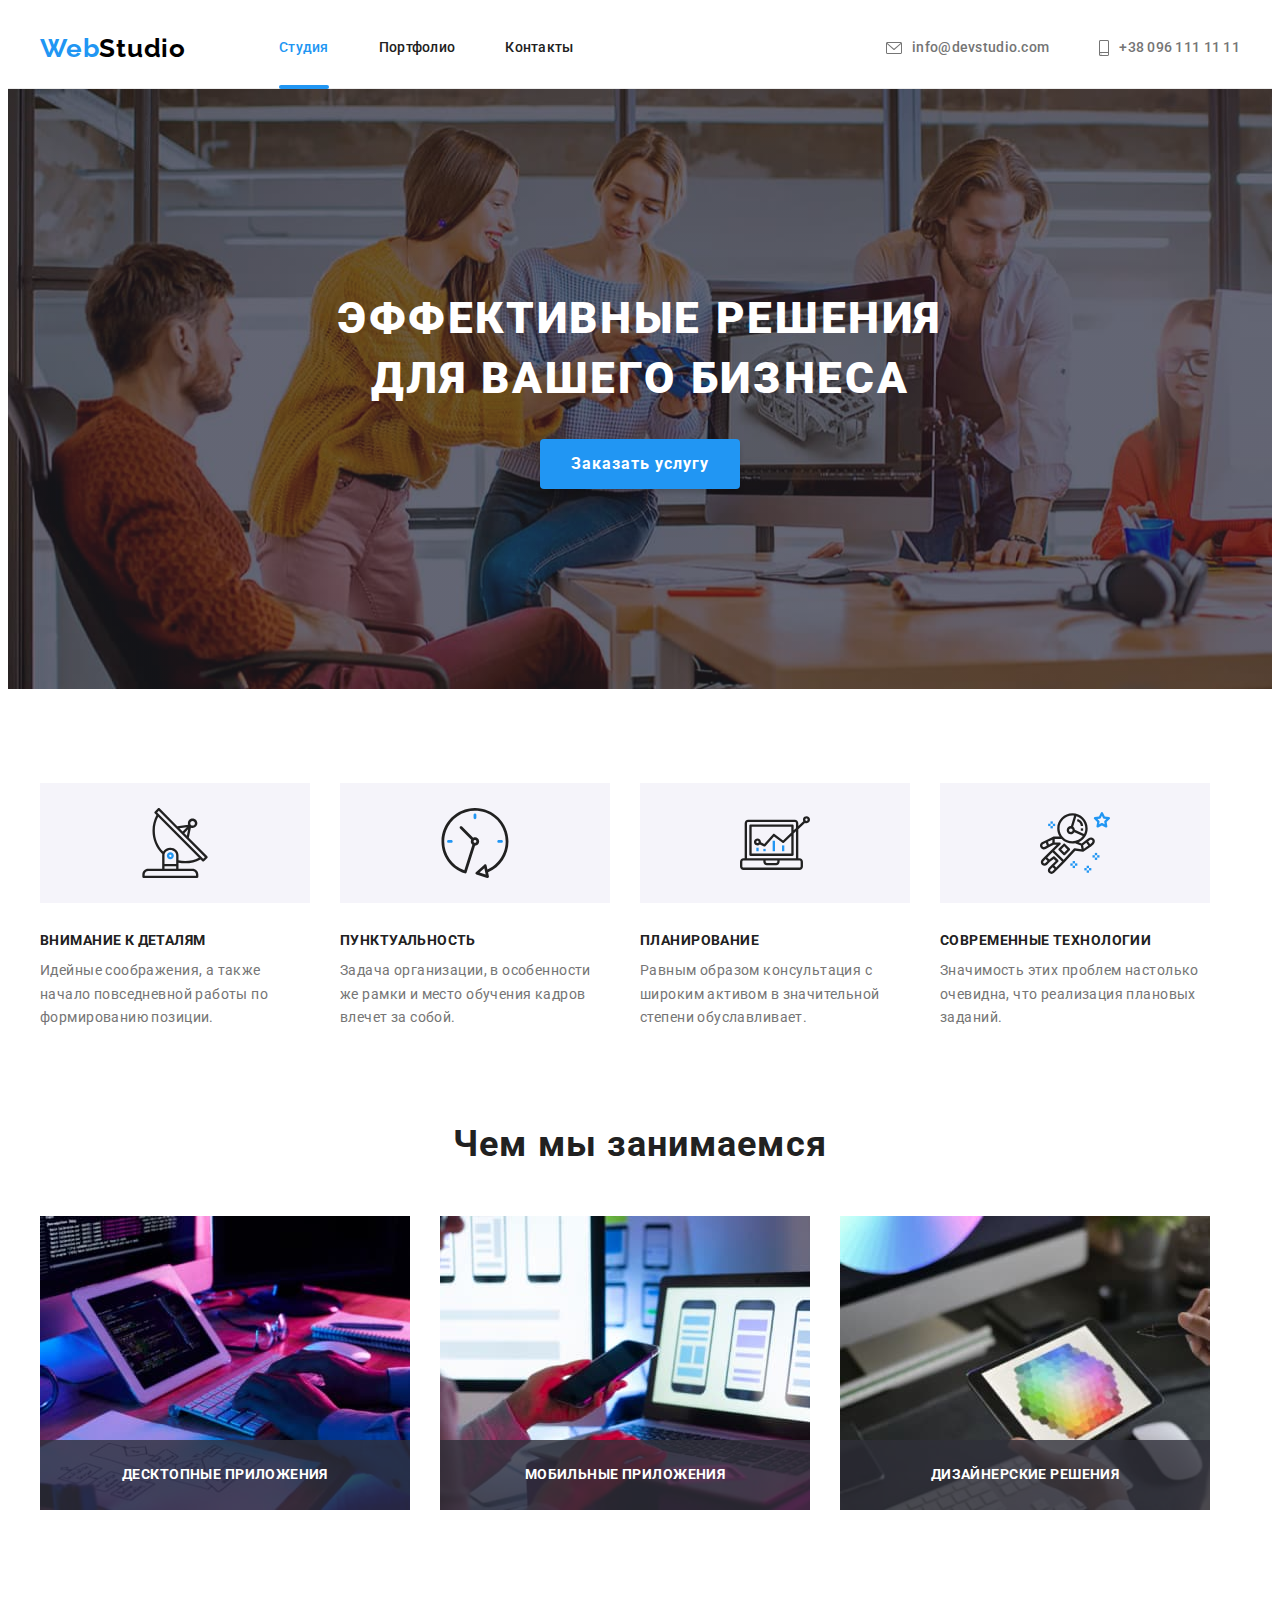
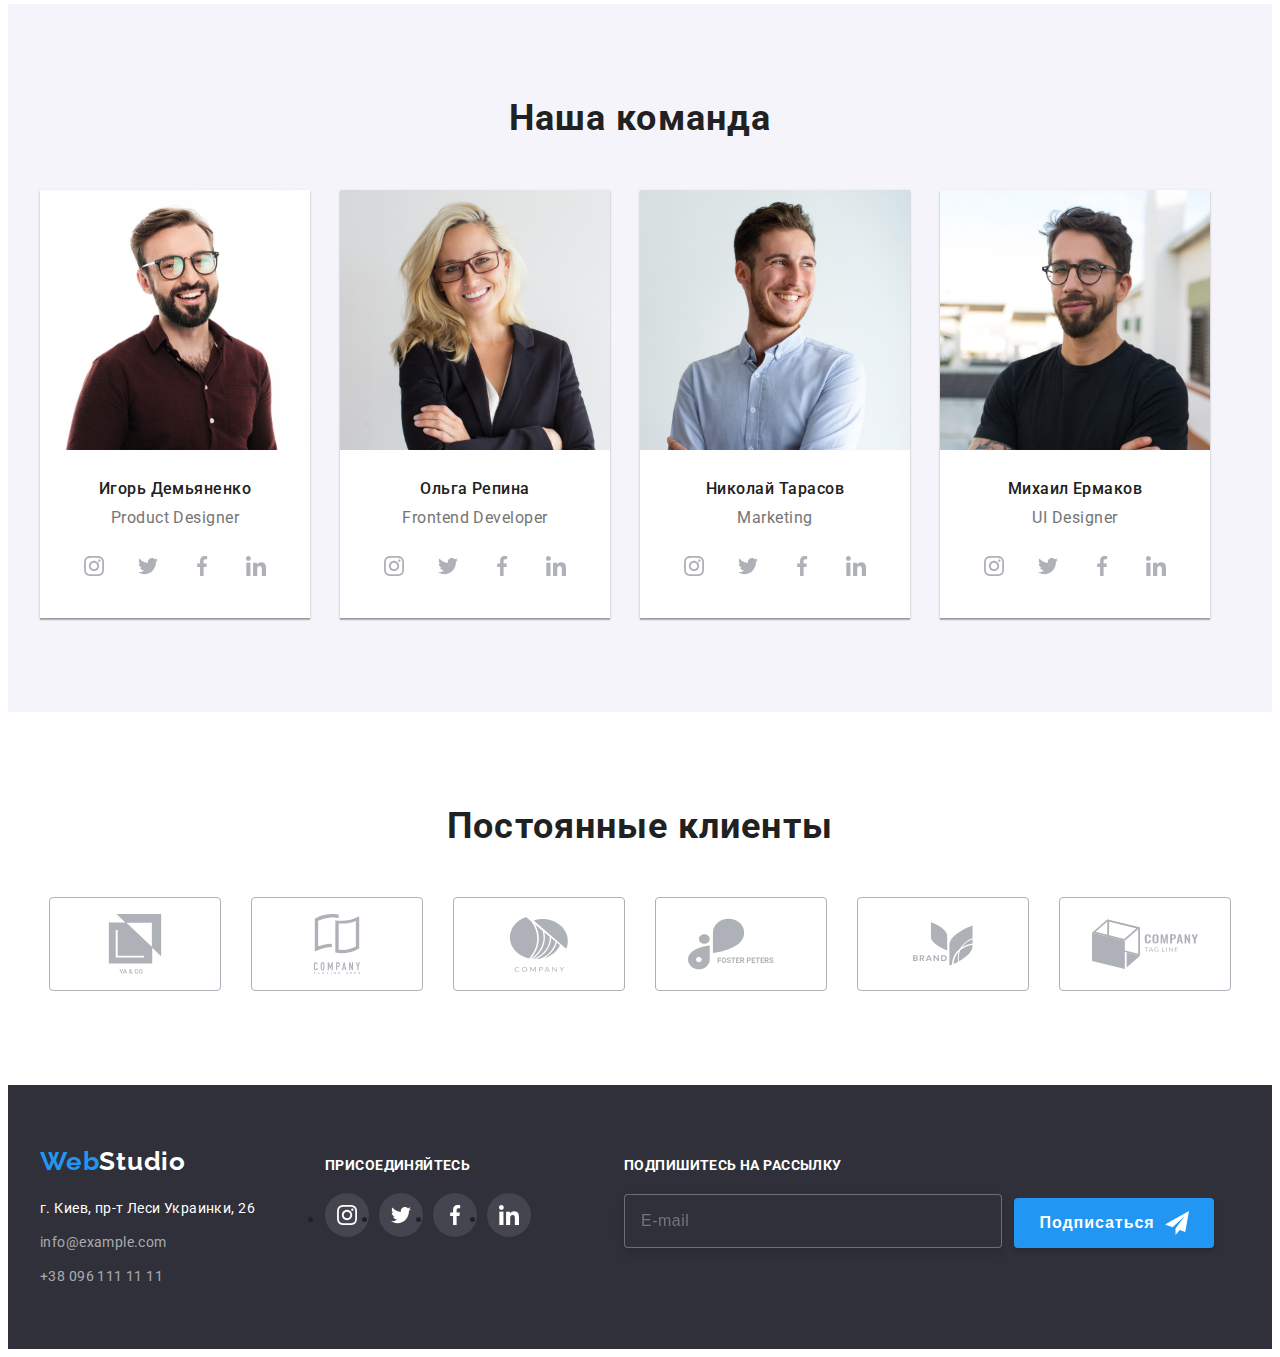
==== commit fd3528b0: "update" ====
--- a/index.html
+++ b/index.html
@@ -26,37 +26,37 @@
   </head>
   <body>
     <header class="header">
-      <div class="container header-flex">
-        <a href="./index.html" class="header-logo"
-          ><span class="header-logo-color">Web</span>Studio</a
+      <div class="container header__flex">
+        <a href="./index.html" class="logo header-logo"
+          ><span class="logo__color">Web</span>Studio</a
         >
-        <nav class="header-nav">
-          <ul class="header-list">
-            <li class="header-item">
-              <a href="./index.html" class="header-link"
-                ><span class="header-link-color">Студия</span></a
+        <nav class="navigation">
+          <ul class="navigation__list">
+            <li class="navigation__item">
+              <a href="./index.html" class="navigation__link"
+                ><span class="navigation__link-color">Студия</span></a
               >
             </li>
-            <li class="header-item">
-              <a href="./portfolio.html" class="header-link">Портфолио</a>
-            </li>
-            <li class="header-item">
-              <a href="" class="header-link">Контакты</a>
+            <li class="navigation__item">
+              <a href="./portfolio.html" class="navigation__link">Портфолио</a>
+            </li>
+            <li class="navigation__item">
+              <a href="" class="navigation__link">Контакты</a>
             </li>
           </ul>
         </nav>
-        <ul class="header-contact-list">
-          <li class="header-contact-item">
-            <a href="mailto:info@devstudio.com" class="header-contact-mail">
-              <svg class="contact-item" width="16px" height="12px">
+        <ul class="contact-list">
+          <li class="contact-list__item">
+            <a href="mailto:info@devstudio.com" class="contact-list__mail">
+              <svg class="contact-list__icon" width="16px" height="12px">
                 <use href="./images/symbol-defs.svg#icon-envelope-hover"></use>
               </svg>
               info@devstudio.com</a
             >
           </li>
-          <li class="header-contact-item">
-            <a href="tel:+380961111111" class="header-contact-tel"
-              ><svg class="contact-item" width="10px" height="16px">
+          <li class="contact-list__item">
+            <a href="tel:+380961111111" class="contact-list__tel"
+              ><svg class="contact-list__icon" width="10px" height="16px">
                 <use href="./images/symbol-defs.svg#icon-smartphone"></use>
               </svg>
               +38 096 111 11 11</a
@@ -67,60 +67,60 @@
     </header>
     <main>
       <section class="hero">
-        <div class="container hero-flex">
-          <h1 class="hero-headline">Эффективные решения для вашего бизнеса</h1>
-          <button type="button" class="hero-btn" data-modal-open>
+        <div class="container hero__flex">
+          <h1 class="hero__headline">Эффективные решения для вашего бизнеса</h1>
+          <button type="button" class="hero__btn" data-modal-open>
             Заказать услугу
           </button>
         </div>
       </section>
       <section class="softskills">
         <div class="container">
-          <ul class="softskills-list">
-            <li class="softskills-item">
-              <div class="softskills-img">
-                <svg class="softskills-icon" width="70px" height="70px">
+          <ul class="softskills__list">
+            <li class="softskills__item">
+              <div class="softskills__img">
+                <svg class="softskills__icon" width="70px" height="70px">
                   <use href="./images/symbol-defs.svg#icon-antenna"></use>
                 </svg>
               </div>
-              <h3 class="softskills-headline">Внимание к деталям</h3>
-              <p class="softskills-text">
+              <h3 class="softskills__headline">Внимание к деталям</h3>
+              <p class="softskills__text">
                 Идейные соображения, а также начало повседневной работы по
                 формированию позиции.
               </p>
             </li>
-            <li class="softskills-item">
-              <div class="softskills-img">
-                <svg class="softskills-icon" width="70px" height="70px">
+            <li class="softskills__item">
+              <div class="softskills__img">
+                <svg class="softskills__icon" width="70px" height="70px">
                   <use href="./images/symbol-defs.svg#icon-clock"></use>
                 </svg>
               </div>
-              <h3 class="softskills-headline">Пунктуальность</h3>
-              <p class="softskills-text">
+              <h3 class="softskills__headline">Пунктуальность</h3>
+              <p class="softskills__text">
                 Задача организации, в особенности же рамки и место обучения
                 кадров влечет за собой.
               </p>
             </li>
-            <li class="softskills-item">
-              <div class="softskills-img">
-                <svg class="softskills-icon" width="70px" height="70px">
+            <li class="softskills__item">
+              <div class="softskills__img">
+                <svg class="softskills__icon" width="70px" height="70px">
                   <use href="./images/symbol-defs.svg#icon-diagram"></use>
                 </svg>
               </div>
-              <h3 class="softskills-headline">Планирование</h3>
-              <p class="softskills-text">
+              <h3 class="softskills__headline">Планирование</h3>
+              <p class="softskills__text">
                 Равным образом консультация с широким активом в значительной
                 степени обуславливает.
               </p>
             </li>
-            <li class="softskills-item">
-              <div class="softskills-img">
-                <svg class="softskills-icon" width="70px" height="70px">
+            <li class="softskills__item">
+              <div class="softskills__img">
+                <svg class="softskills__icon" width="70px" height="70px">
                   <use href="./images/symbol-defs.svg#icon-astronaut"></use>
                 </svg>
               </div>
-              <h3 class="softskills-headline">Современные технологии</h3>
-              <p class="softskills-text">
+              <h3 class="softskills__headline">Современные технологии</h3>
+              <p class="softskills__text">
                 Значимость этих проблем настолько очевидна, что реализация
                 плановых заданий.
               </p>
@@ -130,38 +130,38 @@
       </section>
       <section class="occupation">
         <div class="container">
-          <h2 class="occupation-headline">Чем мы занимаемся</h2>
-          <ul class="occupation-list">
-            <li class="occupation-item">
+          <h2 class="occupation__headline">Чем мы занимаемся</h2>
+          <ul class="occupation__list">
+            <li class="occupation__item">
               <img
                 src="./images/what-we-do1.jpg"
                 width="370"
                 height="294"
                 alt="Чем занимается компания"
               />
-              <div class="occupation-text">
+              <div class="occupation__text">
                 <p>Десктопные приложения</p>
               </div>
             </li>
-            <li class="occupation-item">
+            <li class="occupation__item">
               <img
                 src="./images/what-we-do2.jpg"
                 width="370"
                 height="294"
                 alt="Чем занимается компания"
               />
-              <div class="occupation-text">
+              <div class="occupation__text">
                 <p>Мобильные приложения</p>
               </div>
             </li>
-            <li class="occupation-item">
+            <li class="occupation__item">
               <img
                 src="./images/what-we-do3.jpg"
                 width="370"
                 height="294"
                 alt="Чем занимается компания"
               />
-              <div class="occupation-text">
+              <div class="occupation__text">
                 <p>Дизайнерские решения</p>
               </div>
             </li>
@@ -170,47 +170,47 @@
       </section>
       <section class="team">
         <div class="container">
-          <h2 class="team-headline">Наша команда</h2>
-          <ul class="team-list">
-            <li class="team-item">
+          <h2 class="team__headline">Наша команда</h2>
+          <ul class="card-list">
+            <li class="card-list__item">
               <img
                 src="./images/worker1.jpg"
                 width="270"
                 height="260"
                 alt="Работник компании"
               />
-              <div class="team-flex">
-                <h3 class="team-name">Игорь Демьяненко</h3>
-                <p class="team-text">Product Designer</p>
-                <ul class="team-soc">
-                  <li class="team-soc-item">
-                    <a href="" class="team-soc-link">
-                      <svg class="team-soc-icon" width="20px" height="20px">
+              <div class="team__flex">
+                <h3 class="card-list__name">Игорь Демьяненко</h3>
+                <p class="card-list__text">Product Designer</p>
+                <ul class="soc">
+                  <li class="soc__item">
+                    <a href="" class="soc__link">
+                      <svg class="soc__icon" width="20px" height="20px">
                         <use
                           href="./images/symbol-defs.svg#icon-instagram"
                         ></use>
                       </svg>
                     </a>
                   </li>
-                  <li class="team-soc-item">
-                    <a href="" class="team-soc-link">
-                      <svg class="team-soc-icon" width="20px" height="20px">
+                  <li class="soc__item">
+                    <a href="" class="soc__link">
+                      <svg class="soc__icon" width="20px" height="20px">
                         <use href="./images/symbol-defs.svg#icon-twitter"></use>
                       </svg>
                     </a>
                   </li>
-                  <li class="team-soc-item">
-                    <a href="" class="team-soc-link">
-                      <svg class="team-soc-icon" width="20px" height="20px">
+                  <li class="soc__item">
+                    <a href="" class="soc__link">
+                      <svg class="soc__icon" width="20px" height="20px">
                         <use
                           href="./images/symbol-defs.svg#icon-facebook"
                         ></use>
                       </svg>
                     </a>
                   </li>
-                  <li class="team-soc-item">
-                    <a href="" class="team-soc-link">
-                      <svg class="team-soc-icon" width="20px" height="20px">
+                  <li class="soc__item">
+                    <a href="" class="soc__link">
+                      <svg class="soc__icon" width="20px" height="20px">
                         <use
                           href="./images/symbol-defs.svg#icon-linkedin"
                         ></use>
@@ -220,45 +220,45 @@
                 </ul>
               </div>
             </li>
-            <li class="team-item">
+            <li class="card-list__item">
               <img
                 src="./images/worker2.jpg"
                 width="270"
                 height="260"
                 alt="Работник компании"
               />
-              <div class="team-flex">
-                <h3 class="team-name">Ольга Репина</h3>
-                <p class="team-text">Frontend Developer</p>
-                <ul class="team-soc">
-                  <li class="team-soc-item">
-                    <a href="" class="team-soc-link">
-                      <svg class="team-soc-icon" width="20px" height="20px">
+              <div class="team__flex">
+                <h3 class="card-list__name">Ольга Репина</h3>
+                <p class="card-list__text">Frontend Developer</p>
+                <ul class="soc">
+                  <li class="soc__item">
+                    <a href="" class="soc__link">
+                      <svg class="soc__icon" width="20px" height="20px">
                         <use
                           href="./images/symbol-defs.svg#icon-instagram"
                         ></use>
                       </svg>
                     </a>
                   </li>
-                  <li class="team-soc-item">
-                    <a href="" class="team-soc-link">
-                      <svg class="team-soc-icon" width="20px" height="20px">
+                  <li class="soc__item">
+                    <a href="" class="soc__link">
+                      <svg class="soc__icon" width="20px" height="20px">
                         <use href="./images/symbol-defs.svg#icon-twitter"></use>
                       </svg>
                     </a>
                   </li>
-                  <li class="team-soc-item">
-                    <a href="" class="team-soc-link">
-                      <svg class="team-soc-icon" width="20px" height="20px">
+                  <li class="soc__item">
+                    <a href="" class="soc__link">
+                      <svg class="soc__icon" width="20px" height="20px">
                         <use
                           href="./images/symbol-defs.svg#icon-facebook"
                         ></use>
                       </svg>
                     </a>
                   </li>
-                  <li class="team-soc-item">
-                    <a href="" class="team-soc-link">
-                      <svg class="team-soc-icon" width="20px" height="20px">
+                  <li class="soc__item">
+                    <a href="" class="soc__link">
+                      <svg class="soc__icon" width="20px" height="20px">
                         <use
                           href="./images/symbol-defs.svg#icon-linkedin"
                         ></use>
@@ -268,45 +268,45 @@
                 </ul>
               </div>
             </li>
-            <li class="team-item">
+            <li class="card-list__item">
               <img
                 src="./images/worker3.jpg"
                 width="270"
                 height="260"
                 alt="Работник компании"
               />
-              <div class="team-flex">
-                <h3 class="team-name">Николай Тарасов</h3>
-                <p class="team-text">Marketing</p>
-                <ul class="team-soc">
-                  <li class="team-soc-item">
-                    <a href="" class="team-soc-link">
-                      <svg class="team-soc-icon" width="20px" height="20px">
+              <div class="team__flex">
+                <h3 class="card-list__name">Николай Тарасов</h3>
+                <p class="card-list__text">Marketing</p>
+                <ul class="soc">
+                  <li class="soc__item">
+                    <a href="" class="soc__link">
+                      <svg class="soc__icon" width="20px" height="20px">
                         <use
                           href="./images/symbol-defs.svg#icon-instagram"
                         ></use>
                       </svg>
                     </a>
                   </li>
-                  <li class="team-soc-item">
-                    <a href="" class="team-soc-link">
-                      <svg class="team-soc-icon" width="20px" height="20px">
+                  <li class="soc__item">
+                    <a href="" class="soc__link">
+                      <svg class="soc__icon" width="20px" height="20px">
                         <use href="./images/symbol-defs.svg#icon-twitter"></use>
                       </svg>
                     </a>
                   </li>
-                  <li class="team-soc-item">
-                    <a href="" class="team-soc-link">
-                      <svg class="team-soc-icon" width="20px" height="20px">
+                  <li class="soc__item">
+                    <a href="" class="soc__link">
+                      <svg class="soc__icon" width="20px" height="20px">
                         <use
                           href="./images/symbol-defs.svg#icon-facebook"
                         ></use>
                       </svg>
                     </a>
                   </li>
-                  <li class="team-soc-item">
-                    <a href="" class="team-soc-link">
-                      <svg class="team-soc-icon" width="20px" height="20px">
+                  <li class="soc__item">
+                    <a href="" class="soc__link">
+                      <svg class="soc__icon" width="20px" height="20px">
                         <use
                           href="./images/symbol-defs.svg#icon-linkedin"
                         ></use>
@@ -316,45 +316,45 @@
                 </ul>
               </div>
             </li>
-            <li class="team-item">
+            <li class="card-list__item">
               <img
                 src="./images/worker4.jpg"
                 width="270"
                 height="260"
                 alt="Работник компании"
               />
-              <div class="team-flex">
-                <h3 class="team-name">Михаил Ермаков</h3>
-                <p class="team-text">UI Designer</p>
-                <ul class="team-soc">
-                  <li class="team-soc-item">
-                    <a href="" class="team-soc-link">
-                      <svg class="team-soc-icon" width="20px" height="20px">
+              <div class="team__flex">
+                <h3 class="card-list__name">Михаил Ермаков</h3>
+                <p class="card-list__text">UI Designer</p>
+                <ul class="soc">
+                  <li class="soc__item">
+                    <a href="" class="soc__link">
+                      <svg class="soc__icon" width="20px" height="20px">
                         <use
                           href="./images/symbol-defs.svg#icon-instagram"
                         ></use>
                       </svg>
                     </a>
                   </li>
-                  <li class="team-soc-item">
-                    <a href="" class="team-soc-link">
-                      <svg class="team-soc-icon" width="20px" height="20px">
+                  <li class="soc__item">
+                    <a href="" class="soc__link">
+                      <svg class="soc__icon" width="20px" height="20px">
                         <use href="./images/symbol-defs.svg#icon-twitter"></use>
                       </svg>
                     </a>
                   </li>
-                  <li class="team-soc-item">
-                    <a href="" class="team-soc-link">
-                      <svg class="team-soc-icon" width="20px" height="20px">
+                  <li class="soc__item">
+                    <a href="" class="soc__link">
+                      <svg class="soc__icon" width="20px" height="20px">
                         <use
                           href="./images/symbol-defs.svg#icon-facebook"
                         ></use>
                       </svg>
                     </a>
                   </li>
-                  <li class="team-soc-item">
-                    <a href="" class="team-soc-link">
-                      <svg class="team-soc-icon" width="20px" height="20px">
+                  <li class="soc__item">
+                    <a href="" class="soc__link">
+                      <svg class="soc__icon" width="20px" height="20px">
                         <use
                           href="./images/symbol-defs.svg#icon-linkedin"
                         ></use>
@@ -421,7 +421,7 @@
       <div class="container footer-flex">
         <div class="address-flex">
           <a href="./index.html" class="footer-logo"
-            ><span class="header-logo-color">Web</span>Studio</a
+            ><span class="logo__color">Web</span>Studio</a
           >
           <address class="address">
             <ul class="footer-list">
--- a/css/styles.css
+++ b/css/styles.css
@@ -55,17 +55,22 @@
   margin: 0;
   padding-left: 0;
 }
-
-/* Header */
-.header {
-  display: flex;
-  border-bottom: 1px solid #ececec;
-}
 section {
   padding-top: 94px;
   padding-bottom: 94px;
 }
+
+/* Header */
+.header {
+  display: flex;
+  border-bottom: 1px solid #ececec;
+}
+
 .header-logo {
+  color: black;
+  margin-right: 93px;
+}
+.logo {
   font-family: "Raleway";
   font-style: normal;
   font-weight: 700;
@@ -75,23 +80,25 @@
   letter-spacing: 0.03em;
   margin-right: 93px;
 }
-.header-logo-color {
+.logo__color {
   color: var(--first-text-color);
 }
 
-.header-flex {
-  display: flex;
-  align-items: center;
-}
-.header-nav {
-}
-.header-list {
+.header__flex {
+  display: flex;
+  align-items: center;
+}
+.navigation {
+}
+.navigation__list {
   display: flex;
   column-gap: 50px;
 }
-.header-item {
-}
-.header-link {
+
+.navigation__item {
+}
+
+.navigation__link {
   display: block;
   color: #212121;
   font-style: normal;
@@ -104,15 +111,16 @@
   position: relative;
   transition: color 250ms cubic-bezier(0.4, 0, 0.2, 1);
 }
-.header-link:hover,
-.header-link:focus {
+
+.navigation__link:hover,
+.navigation__link:focus {
   color: var(--first-text-color);
 }
 
-.header-link-color {
+.navigation__link-color {
   color: var(--first-text-color);
 }
-.header-link-color::after {
+.navigation__link-color::after {
   color: var(--first-text-color);
   content: "";
   position: absolute;
@@ -123,18 +131,18 @@
   height: 4px;
   border-radius: 2px;
 }
-.header-contact-list {
+.contact-list {
   display: flex;
   margin-left: auto;
   align-items: center;
 }
-.header-contact-item {
+.contact-list__item {
   margin-right: 50px;
 }
-.header-contact-item:last-child {
+.contact-list__item:last-child {
   margin-right: 0;
 }
-.header-contact-mail {
+.contact-list__mail {
   color: var(--second-text-color);
   font-style: normal;
   font-weight: 500;
@@ -147,16 +155,16 @@
   align-items: center;
   transition: color 250ms cubic-bezier(0.4, 0, 0.2, 1);
 }
-.header-contact-mail:hover,
-.header-contact-mail:focus {
+.contact-list__mail:hover,
+.contact-list__mail:focus {
   color: var(--first-text-color);
 }
-.contact-item {
+.contact-list__icon {
   margin-right: 10px;
   fill: currentColor;
   padding: 0;
 }
-.header-contact-tel {
+.contact-list__tel {
   color: var(--second-text-color);
   font-style: normal;
   font-weight: 500;
@@ -169,8 +177,8 @@
   align-items: center;
   transition: color 250ms cubic-bezier(0.4, 0, 0.2, 1);
 }
-.header-contact-tel:hover,
-.header-contact-tel:focus {
+.contact-list__tel:hover,
+.contact-list__tel:focus {
   color: var(--first-text-color);
 }
 /* Hero */
@@ -186,10 +194,10 @@
   padding-bottom: 200px;
   margin: auto;
 }
-.hero-flex {
+.hero__flex {
   text-align: center;
 }
-.hero-headline {
+.hero__headline {
   width: 696px;
   text-transform: uppercase;
   color: var(--third-text-color);
@@ -200,7 +208,7 @@
   margin: auto;
   margin-bottom: 30px;
 }
-.hero-btn {
+.hero__btn {
   width: 200px;
   height: 50px;
   box-shadow: 0px 4px 4px rgba(0, 0, 0, 0.15);
@@ -218,21 +226,21 @@
   transition: background-color 250ms cubic-bezier(0.4, 0, 0.2, 1);
 }
 
-.hero-btn:hover {
+.hero__btn:hover {
   background-color: #188ce8;
 }
 /* Softskills */
 .softskills {
   padding-bottom: 0;
 }
-.softskills-list {
+.softskills__list {
   display: flex;
   column-gap: 30px;
 }
-.softskills-item {
+.softskills__item {
   width: 270px;
 }
-.softskills-headline {
+.softskills__headline {
   text-transform: uppercase;
   font-weight: 700;
   font-size: 14px;
@@ -240,13 +248,13 @@
   letter-spacing: 0.03em;
   margin-bottom: 10px;
 }
-.softskills-text {
+.softskills__text {
   color: var(--second-text-color);
   font-size: 14px;
   line-height: 1.71;
   letter-spacing: 0.03em;
 }
-.softskills-img {
+.softskills__img {
   width: 270px;
   height: 120px;
   background-color: #f5f4fa;
@@ -258,10 +266,12 @@
 /* Occupation */
 .occupation {
 }
-.occupation-list {
+.occupation__list {
   position: relative;
-}
-.occupation-headline {
+  display: flex;
+  column-gap: 30px;
+}
+.occupation__headline {
   font-weight: 700;
   font-size: 36px;
   line-height: 1.16;
@@ -269,28 +279,41 @@
   margin-bottom: 50px;
   text-align: center;
 }
-.occupation-list {
-  display: flex;
-  column-gap: 30px;
-}
-.occupation-item {
+.occupation__text {
+  background: rgba(47, 48, 58, 0.8);
+  position: absolute;
+  width: 370px;
+  height: 70px;
+  bottom: 0;
+  display: flex;
+  align-items: center;
+  justify-content: center;
+  color: #fff;
+  font-weight: 700;
+  font-size: 14px;
+  line-height: 1.14;
+  text-align: center;
+  letter-spacing: 0.03em;
+  text-transform: uppercase;
+}
+.occupation__item {
 }
 /* Team */
 .team {
   background-color: var(--second-background-color);
 }
-.team-flex {
+.team__flex {
   background-color: #fff;
   padding-top: 30px;
   padding-bottom: 30px;
 }
-.team-soc {
+.soc {
   display: flex;
   justify-content: center;
   gap: 10px;
   background-color: #fff;
 }
-.team-soc-link {
+.soc__link {
   width: 44px;
   height: 44px;
   background-color: #fff;
@@ -302,15 +325,15 @@
   transition: background-color 250ms cubic-bezier(0.4, 0, 0.2, 1),
     color 250ms cubic-bezier(0.4, 0, 0.2, 1);
 }
-.team-soc-link:hover,
-.team-soc-link:focus {
+.soc__link:hover,
+.soc__link:focus {
   background-color: #2196f3;
   color: #fff;
 }
-.team-soc-icon {
+.soc__icon {
   fill: currentColor;
 }
-.team-headline {
+.team__headline {
   font-weight: 700;
   font-size: 36px;
   line-height: 1.16;
@@ -318,23 +341,23 @@
   margin-bottom: 50px;
   text-align: center;
 }
-.team-list {
+.card-list {
   display: flex;
   column-gap: 30px;
 }
-.team-item {
+.card-list__item {
   box-shadow: 0px 1px 3px rgba(0, 0, 0, 0.12), 0px 1px 1px rgba(0, 0, 0, 0.14),
     0px 2px 1px rgba(0, 0, 0, 0.2);
   text-align: center;
 }
-.team-name {
+.card-list__name {
   font-weight: 500;
   font-size: 16px;
   line-height: 1.18;
   letter-spacing: 0.03em;
   margin-bottom: 10px;
 }
-.team-text {
+.card-list__text {
   color: var(--second-text-color);
   font-size: 16px;
   line-height: 1.18;
@@ -523,7 +546,7 @@
   line-height: 1.88;
   letter-spacing: 0.03em;
 }
-
+/* Постійні клієнти */
 .clients {
 }
 .client-list {
@@ -565,7 +588,7 @@
 .client-icon {
   fill: currentColor;
 }
-
+/* Соц-сети в футере */
 .social {
   padding-top: 12px;
   padding-bottom: 0px;
@@ -606,22 +629,22 @@
 .social-soc-icon {
   fill: currentColor;
 }
-.header-item,
-.header-contact-item,
-.softskills-item,
-.occupation-item,
-.team-item,
+.navigation__item,
+.contact-list__item,
+.softskills__item,
+.occupation__item,
+.card-list__item,
 .footer-item,
 .portfolio-nav-item,
 .project-item,
-.team-soc-item,
+.soc__item,
 .client-item {
   list-style-type: none;
 }
 
-.header-link,
-.header-contact-mail,
-.header-contact-tel,
+.navigation__link,
+.contact-list__mail,
+.contact-list__tel,
 .header-logo,
 .footer-logo,
 .map-link,
@@ -631,24 +654,7 @@
 .project-link {
   text-decoration: none;
 }
-
-.occupation-text {
-  background: rgba(47, 48, 58, 0.8);
-  position: absolute;
-  width: 370px;
-  height: 70px;
-  bottom: 0;
-  display: flex;
-  align-items: center;
-  justify-content: center;
-  color: #fff;
-  font-weight: 700;
-  font-size: 14px;
-  line-height: 1.14;
-  text-align: center;
-  letter-spacing: 0.03em;
-  text-transform: uppercase;
-}
+/* Модалка */
 .backdrop {
   position: fixed;
   top: 0;
@@ -862,6 +868,37 @@
   background-color: #188ce8;
 }
 
+.label-text {
+  font-style: normal;
+  font-weight: 700;
+  font-size: 14px;
+  line-height: 1.14;
+  letter-spacing: 0.03em;
+  text-transform: uppercase;
+  margin-bottom: 20px;
+  display: block;
+
+  color: #ffffff;
+}
+
+.subscribe-button {
+  width: 200px;
+  height: 50px;
+  background: #2196f3;
+  box-shadow: 0px 4px 4px rgba(0, 0, 0, 0.15);
+  border-radius: 4px;
+  border: none;
+  color: var(--third-text-color);
+  font-weight: 700;
+  font-size: 16px;
+  line-height: 1.88;
+  display: flex;
+  align-items: center;
+  justify-content: center;
+  cursor: pointer;
+  letter-spacing: 0.06em;
+}
+/* Підписка в футері */
 .subscribe {
 }
 
@@ -883,36 +920,6 @@
 
   color: rgba(255, 255, 255, 0.6);
 }
-.label-text {
-  font-style: normal;
-  font-weight: 700;
-  font-size: 14px;
-  line-height: 1.14;
-  letter-spacing: 0.03em;
-  text-transform: uppercase;
-  margin-bottom: 20px;
-  display: block;
-
-  color: #ffffff;
-}
-
-.subscribe-button {
-  width: 200px;
-  height: 50px;
-  background: #2196f3;
-  box-shadow: 0px 4px 4px rgba(0, 0, 0, 0.15);
-  border-radius: 4px;
-  border: none;
-  color: var(--third-text-color);
-  font-weight: 700;
-  font-size: 16px;
-  line-height: 1.88;
-  display: flex;
-  align-items: center;
-  justify-content: center;
-  cursor: pointer;
-  letter-spacing: 0.06em;
-}
 
 .subscribe-form {
   display: flex;
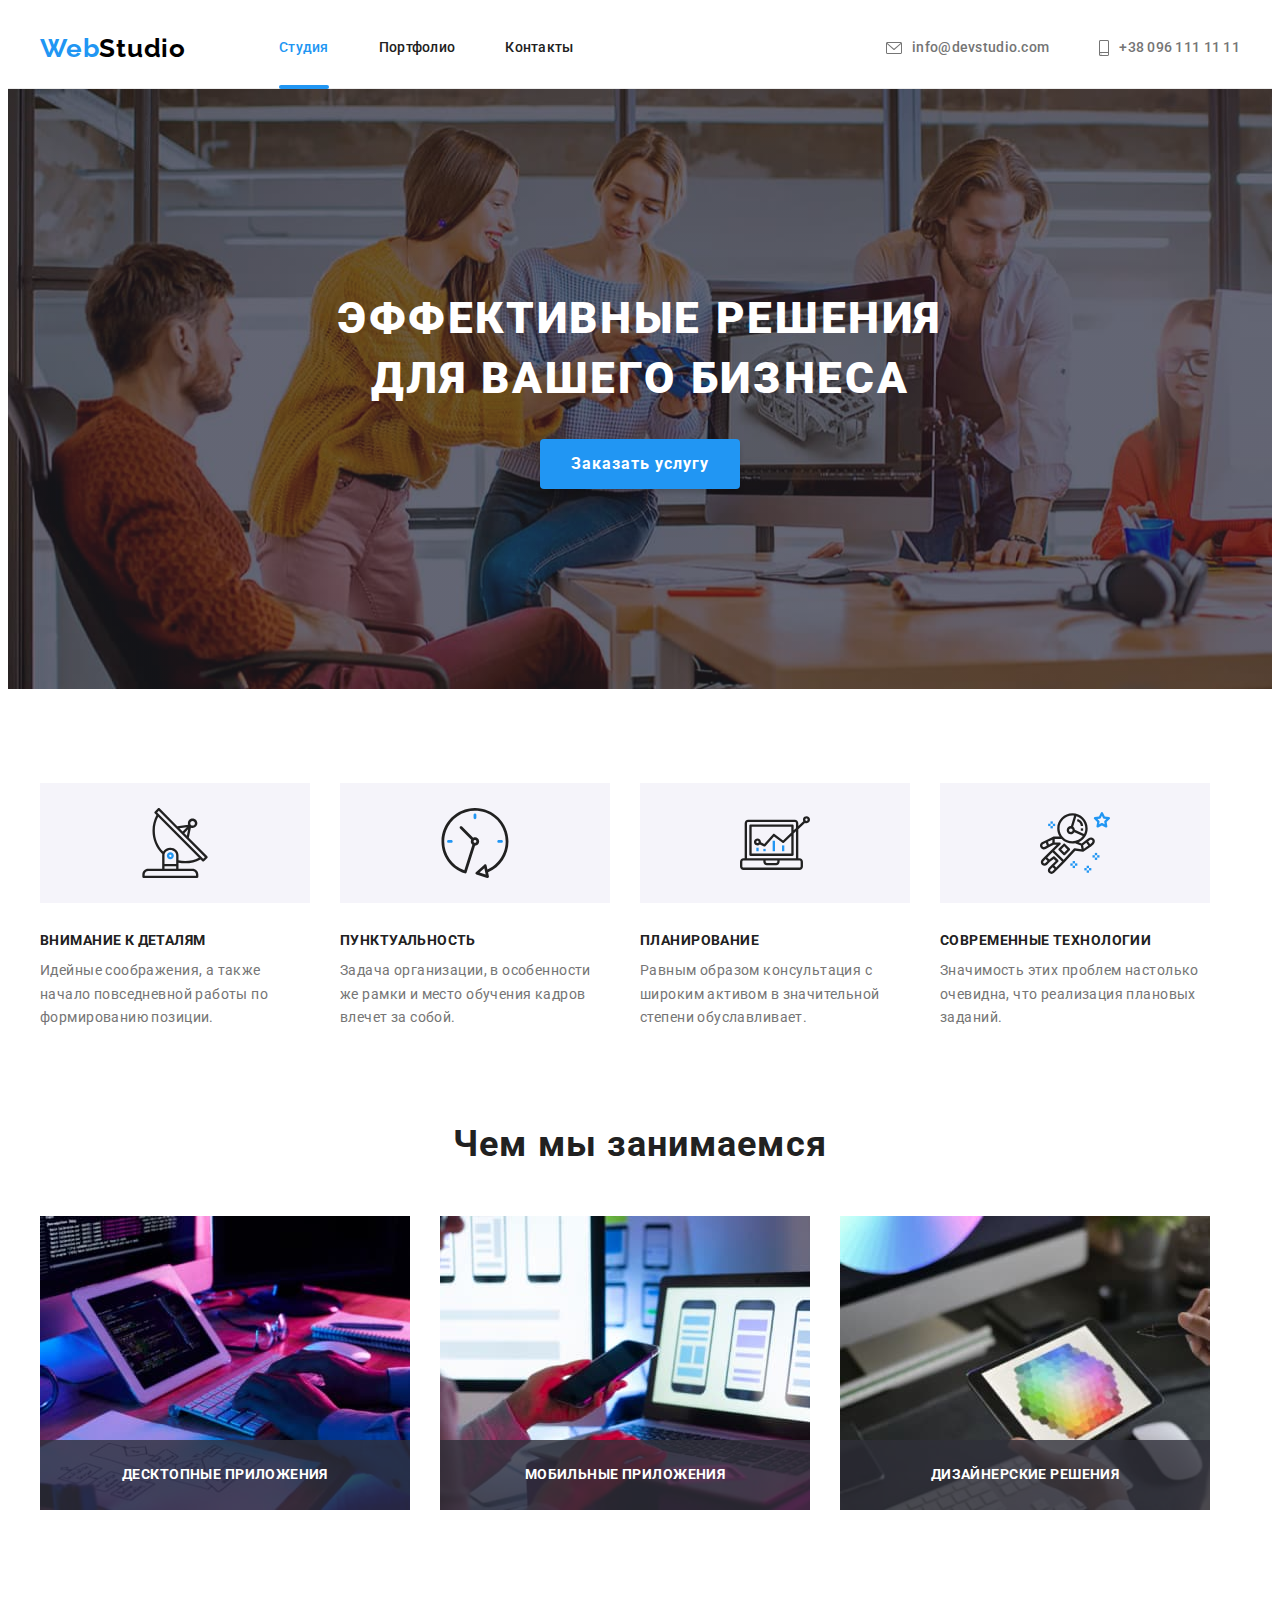
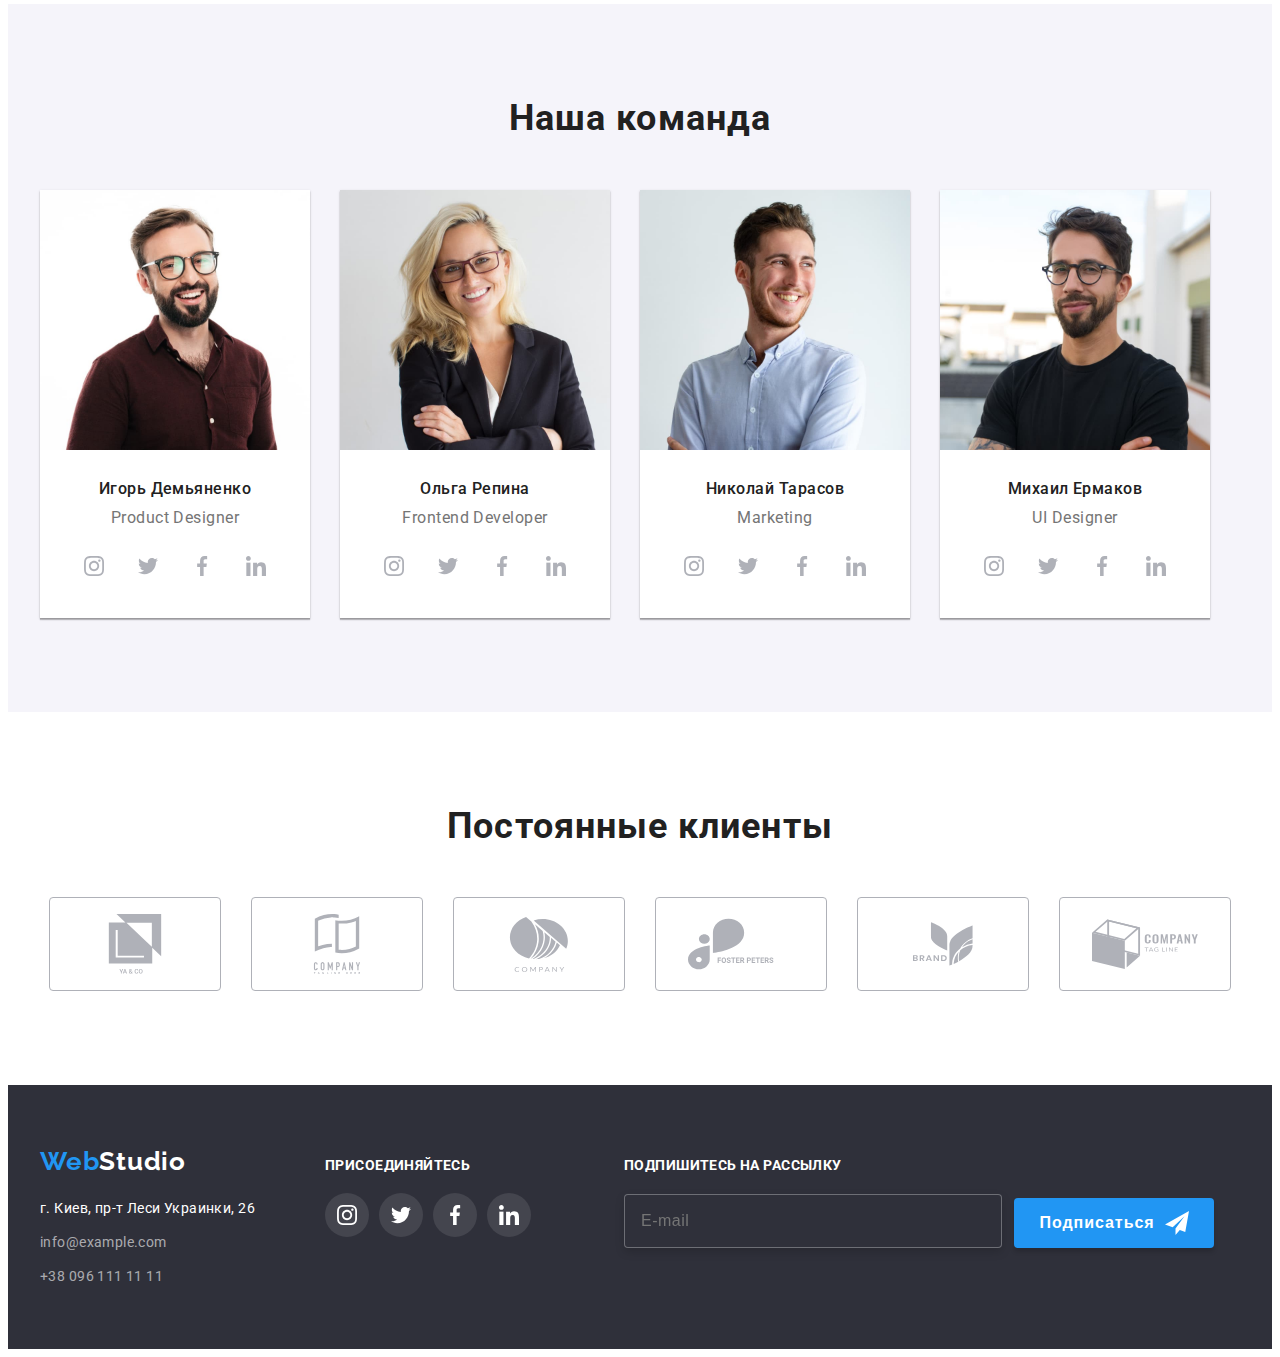
==== commit 232eacba: "update" ====
--- a/index.html
+++ b/index.html
@@ -451,28 +451,28 @@
           <h3 class="social-headline">присоединяйтесь</h3>
 
           <ul class="social-soc">
-            <li class="team-soc-item">
+            <li class="soc__item">
               <a href="" class="social-soc-link">
                 <svg class="social-soc-icon" width="20px" height="20px">
                   <use href="./images/symbol-defs.svg#icon-instagram"></use>
                 </svg>
               </a>
             </li>
-            <li class="team-soc-item">
+            <li class="soc__item">
               <a href="" class="social-soc-link">
                 <svg class="social-soc-icon" width="20px" height="20px">
                   <use href="./images/symbol-defs.svg#icon-twitter"></use>
                 </svg>
               </a>
             </li>
-            <li class="team-soc-item">
+            <li class="soc__item">
               <a href="" class="social-soc-link">
                 <svg class="social-soc-icon" width="20px" height="20px">
                   <use href="./images/symbol-defs.svg#icon-facebook"></use>
                 </svg>
               </a>
             </li>
-            <li class="team-soc-item">
+            <li class="soc__item">
               <a href="" class="social-soc-link">
                 <svg class="social-soc-icon" width="20px" height="20px">
                   <use href="./images/symbol-defs.svg#icon-linkedin"></use>
